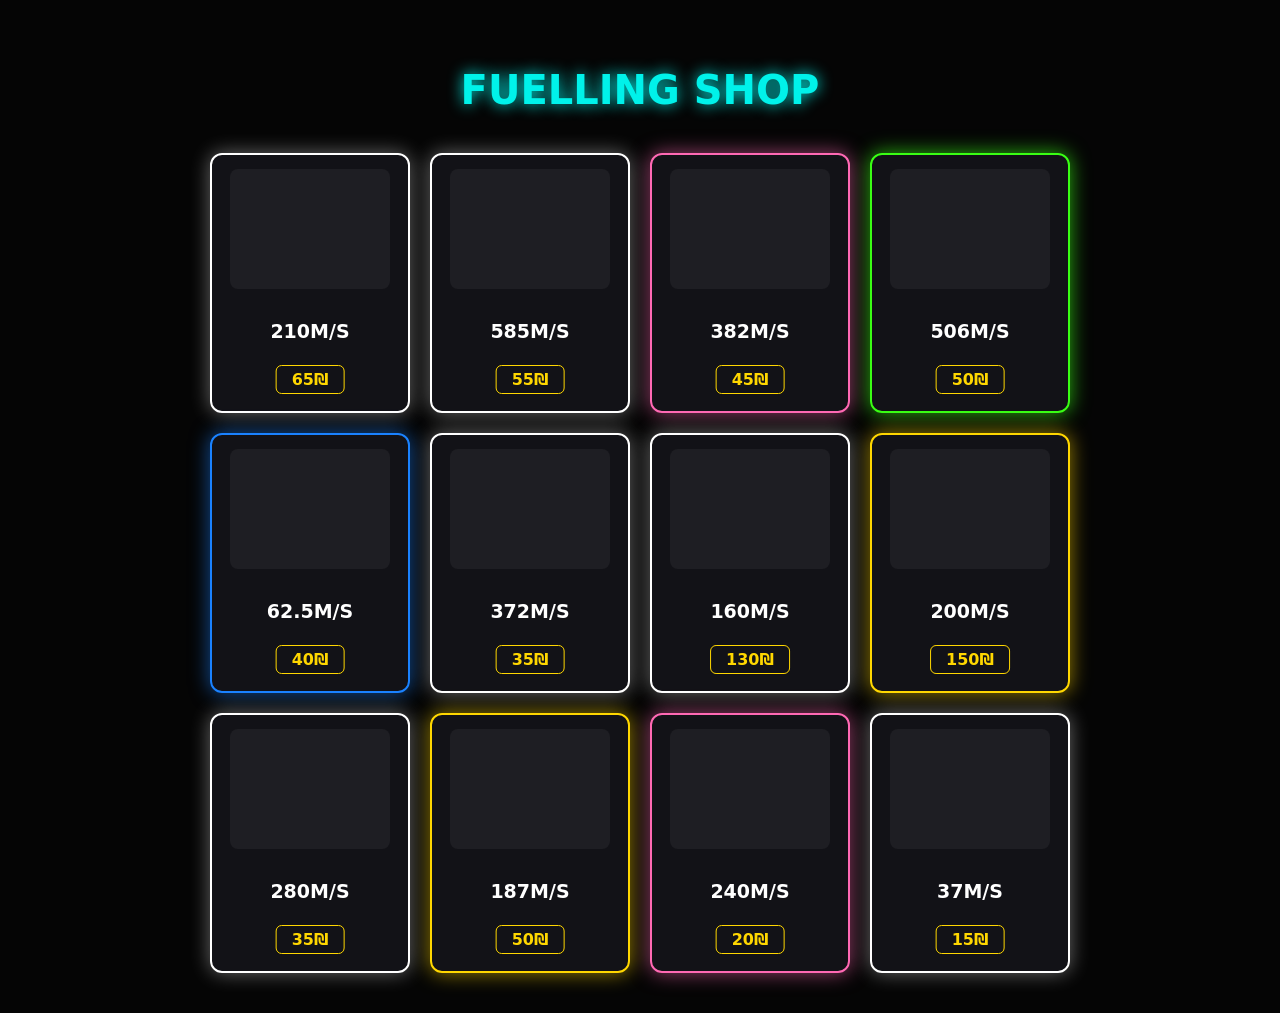
==== index.html @ 729acdf7 "Update index.html" ====
<!DOCTYPE html>
<html lang="he" dir="rtl">
<head>
<meta charset="UTF-8">
<meta name="viewport" content="width=device-width, initial-scale=1.0">
<title>FUELLING SHOP</title>

<style>
:root{
  --card-bg: rgba(20,20,25,.95);
  --accent:#00f2ea;
  --price-color:#ffd700;

  --trait-size:18px;

  /* LOCKED POSITIONS */
  --ms-top:165px;
  --price-top:210px;
}

body{
  margin:0;
  background:#050505;
  color:#fff;
  font-family:'Segoe UI',system-ui,sans-serif;
}

.shop-container{
  padding:40px 20px;
}

h1{
  text-align:center;
  color:var(--accent);
  font-size:40px;
  margin-bottom:40px;
  text-shadow:0 0 15px var(--accent);
  }

/* ✅ FIXED: ALWAYS 4 PER ROW + CENTER LAST ROW */
.grid{
  display:flex;
  flex-wrap:wrap;
  gap:20px;
  justify-content:center;

  /* 4 cards (200px) + 3 gaps (20px) = 860px */
  max-width:860px;
  margin:0 auto;
}

/* CARD */
.card{
  width:200px;
  min-height:260px;
  background:var(--card-bg);
  border-radius:12px;
  border:2px solid white;
  box-shadow:0 0 20px rgba(255,255,255,.4);
  position:relative;
  padding-top:14px;
  overflow:visible;

  /* ✅ CHANGE #1: keeps card truly 200px wide including border */
  box-sizing:border-box;
}

/* ===== HOVER DELETE BUTTON ===== */
.delete-btn{
  position:absolute;
  top:-10px;
  left:-10px;
  width:28px;
  height:28px;
  border-radius:50%;
  border:2px solid #fff;
  background:#ff4d4d;
  color:#fff;
  font-weight:900;
  cursor:pointer;
  display:none;
  z-index:10;
  line-height:24px;
  text-align:center;
}

.card:hover .delete-btn{
  display:block;
}

/* ===== FLY-AWAY ANIMATION ===== */
.card.removing{
  animation: flyAway .35s ease forwards;
  pointer-events:none;
}

@keyframes flyAway{
  to{
    transform: translateY(-20px) scale(0.85);
    opacity:0;
  }
}

/* IMAGE */
.img-box{
  height:120px;
  margin:0 18px;
  background:rgba(255,255,255,.05);
  border-radius:8px;
  display:flex;
  align-items:center;
  justify-content:center;
  overflow:hidden;
}

.img-box img{
  max-width:95%;
  max-height:95%;
  object-fit:contain;
}

/* TRAITS */
.traits{
  position:absolute;
  top:145px;
  display:grid;
  grid-template-columns:repeat(2,var(--trait-size));
  gap:4px;
}

.traits.left{ left:14px; }
.traits.right{ right:14px; }

.trait-icon{
  width:var(--trait-size);
  height:var(--trait-size);
  border-radius:4px;
  border:1px solid rgba(255,255,255,.25);
  background:rgba(255,255,255,.06);
  object-fit:cover;
}

.trait-icon.is-broken{ display:none; }

/* LOCKED TEXT */
.name{
  position:absolute;
  top:var(--ms-top);
  left:50%;
  transform:translateX(-50%);
  font-weight:800;
  font-size:19px;
  white-space:nowrap;
}

/* LOCKED PRICE */
.price{
  position:absolute;
  top:var(--price-top);
  left:50%;
  transform:translateX(-50%);
  color:var(--price-color);
  font-weight:bold;
  border:1.5px solid var(--price-color);
  padding:4px 15px;
  border-radius:6px;
}

/* COLORS */
.card.GOLD{ border-color:#ffd700; box-shadow:0 0 20px rgba(255,215,0,.6); }
.card.CANDY{ border-color:#ff69b4; box-shadow:0 0 20px rgba(255,105,180,.6); }
.card.RADIOACTIVE{ border-color:#39ff14; box-shadow:0 0 20px rgba(57,255,20,.7); }
.card.GALAXY{ border-color:#ff00ff; box-shadow:0 0 20px rgba(255,0,255,.6); }
.card.DIAMOND{ border-color:#1A82FF; box-shadow:0 0 20px rgba(26,130,255,.6); }
.card.BLOODROT{ border-color:#ff0000; box-shadow:0 0 20px rgba(255,0,0,.7); }
.card.RAINBOW{
  border:2px solid transparent;
  background:
    linear-gradient(var(--card-bg),var(--card-bg)) padding-box,
    linear-gradient(45deg,red,orange,yellow,green,blue,purple) border-box;
}
</style>
</head>

<body>
<div class="shop-container">
  <h1>FUELLING SHOP</h1>
  <div class="grid" id="mainGrid"></div>
</div>

<script>
/* TRAITS */
const TRAIT_ICONS = {
  Taco: "https://static.wikia.nocookie.net/stealabr/images/4/4d/Taco.png",
  UFO: "https://static.wikia.nocookie.net/stealabr/images/3/38/Alienevent.webp",
  Spider: "https://static.wikia.nocookie.net/stealabr/images/a/ad/Spider.webp",
  Star: "https://static.wikia.nocookie.net/stealabr/images/1/15/Cometstruck.webp",
  LaVaca: "https://static.wikia.nocookie.net/stealabr/images/c/cb/Comet2.png",
  Fire: "https://static.wikia.nocookie.net/stealabr/images/3/30/Fire.png",
  Bombardilo: "https://static.wikia.nocookie.net/stealabr/images/4/4c/Bombardiro.png",
  Matteo: "https://static.wikia.nocookie.net/stealabr/images/d/d3/MatteoHat.png",
  LaChucaracha: "https://static.wikia.nocookie.net/stealabr/images/f/f5/Mexico_Hat.png",
  Rip: "https://static.wikia.nocookie.net/stealabr/images/7/75/GraveYard-RIP-Tombstone.png",
  Indonesia: "https://static.wikia.nocookie.net/stealabr/images/6/61/Indonesian.png",
  Glitch: "https://static.wikia.nocookie.net/stealabr/images/0/01/Glitch.png",
  Crab: "https://static.wikia.nocookie.net/stealabr/images/f/f6/CrabClaw.png",
  NyanCat: "https://static.wikia.nocookie.net/stealabr/images/9/92/Nyan.png",
  Brazil: "https://static.wikia.nocookie.net/stealabr/images/8/8c/Brazil.png",
  Reindeer: "https://static.wikia.nocookie.net/stealabr/images/2/24/Reindeer.png",
  Paint: "https://static.wikia.nocookie.net/stealabr/images/2/28/Chicleteirabicicleteira.png",
  "26": "https://static.wikia.nocookie.net/stealabr/images/a/a7/2026Trait.png",
  Firework: "https://static.wikia.nocookie.net/stealabr/images/6/62/Fireworks.png",
  Skibidi: "https://static.wikia.nocookie.net/stealabr/images/7/7b/SkibidiIcon.png",
  Meowl: "https://static.wikia.nocookie.net/stealabr/images/f/f9/ICON_Meowl.png",
  Strawberry: "https://static.wikia.nocookie.net/stealabr/images/6/6d/Strawberry.png",
  Gum: "https://static.wikia.nocookie.net/stealabr/images/0/02/Bubblegum.png",
  Shark: "https://static.wikia.nocookie.net/stealabr/images/4/4d/Shark_Fin.webp"
};

/* ITEMS (PUT YOUR FULL LIST HERE) */
const myItems = [
  { n:"506M/S", p:"50₪", img:"https://static.wikia.nocookie.net/stealabr/images/0/0d/Tictac_sahur.png", c:"RADIOACTIVE", t:["NyanCat"] },
  { n:"382M/S", p:"45₪", img:"https://static.wikia.nocookie.net/stealabr/images/1/14/Ketchuru.png", c:"CANDY", t:["Fire"] },
  { n:"585M/S", p:"55₪", img:"https://static.wikia.nocookie.net/stealabr/images/b/b3/Noel.png", t:["Taco","Gum","Fire","Bombardilo","LaChucaracha","Shark","Matteo","Star","Strawberry","Reindeer"] },
  { n:"210M/S", p:"65₪", img:"https://static.wikia.nocookie.net/stealabr/images/c/c6/Nuclearo_Dinosauro.png", t:["Reindeer","Fire","Bombardilo"] },
  { n:"200M/S", p:"150₪", img:"https://static.wikia.nocookie.net/stealabr/images/e/ef/Moby.png", c:"GOLD" },
  { n:"160M/S", p:"130₪", img:"https://static.wikia.nocookie.net/stealabr/images/e/ef/Moby.png", },
  { n:"372M/S", p:"35₪", img:"https://static.wikia.nocookie.net/stealabr/images/b/b5/Bacuru_and_Egguru.png", t:["Gum","Bombardilo","Fire","Matteo"] },
  { n:"62.5M/S", p:"40₪", img:"https://static.wikia.nocookie.net/stealabr/images/1/14/Ketchuru.png", c:"DIAMOND" },
  { n:"37M/S", p:"15₪", img:"https://static.wikia.nocookie.net/stealabr/images/0/0d/Tictac_sahur.png" },
  { n:"240M/S", p:"20₪", img:"https://static.wikia.nocookie.net/stealabr/images/b/b8/Spaghettitualetti.png", c:"CANDY" },
  { n:"187M/S", p:"50₪", img:"https://static.wikia.nocookie.net/stealabr/images/6/65/Burguro-And-Fryuro.png", c:"GOLD" },
  { n:"280M/S", p:"35₪", img:"https://static.wikia.nocookie.net/stealabr/images/a/ac/KetupatKepat.png", t:["Taco","Fire"] }
];

/* HELPERS */
function cache(u){
  if(!u) return "";
  const joiner = u.includes("?") ? "&" : "?";
  return u + joiner + "cb=" + Date.now();
}

function splitEven(arr){
  const a = (arr || []).slice(0, 22);
  const mid = Math.ceil(a.length / 2);
  return { l: a.slice(0, mid), r: a.slice(mid) };
}

function traitsHTML(list){
  return (list || []).map(t => {
    const u = TRAIT_ICONS[t];
    if(!u) return "";
    return `<img class="trait-icon" src="${cache(u)}"
      referrerpolicy="no-referrer"
      onerror="this.classList.add('is-broken')">`;
  }).join("");
}

/* REMOVE CARD */
function removeCard(index){
  const card = document.getElementById(`card-${index}`);
  if(!card) return;
  card.classList.add("removing");
  setTimeout(() => card.remove(), 350);
}

/* RENDER */
/* ✅ CHANGE #2: max 12 cards = 3 rows of 4 */
const grid = document.getElementById("mainGrid");
grid.innerHTML = myItems.slice(0, 12).map((i, idx) => {
  const s = splitEven(i.t || []);
  const cardClass = i.c ? i.c : "";

  return `
    <div class="card ${cardClass}" id="card-${idx}">
      <button class="delete-btn" type="button" onclick="removeCard(${idx})">✕</button>

      <div class="img-box">
        <img src="${cache(i.img)}"
             referrerpolicy="no-referrer"
             onerror="this.style.display='none'">
      </div>

      <div class="traits left">${traitsHTML(s.l)}</div>
      <div class="traits right">${traitsHTML(s.r)}</div>

      <div class="name">${i.n}</div>
      <div class="price">${i.p}</div>
    </div>
  `;
}).join("");
</script>
</body>
</html>
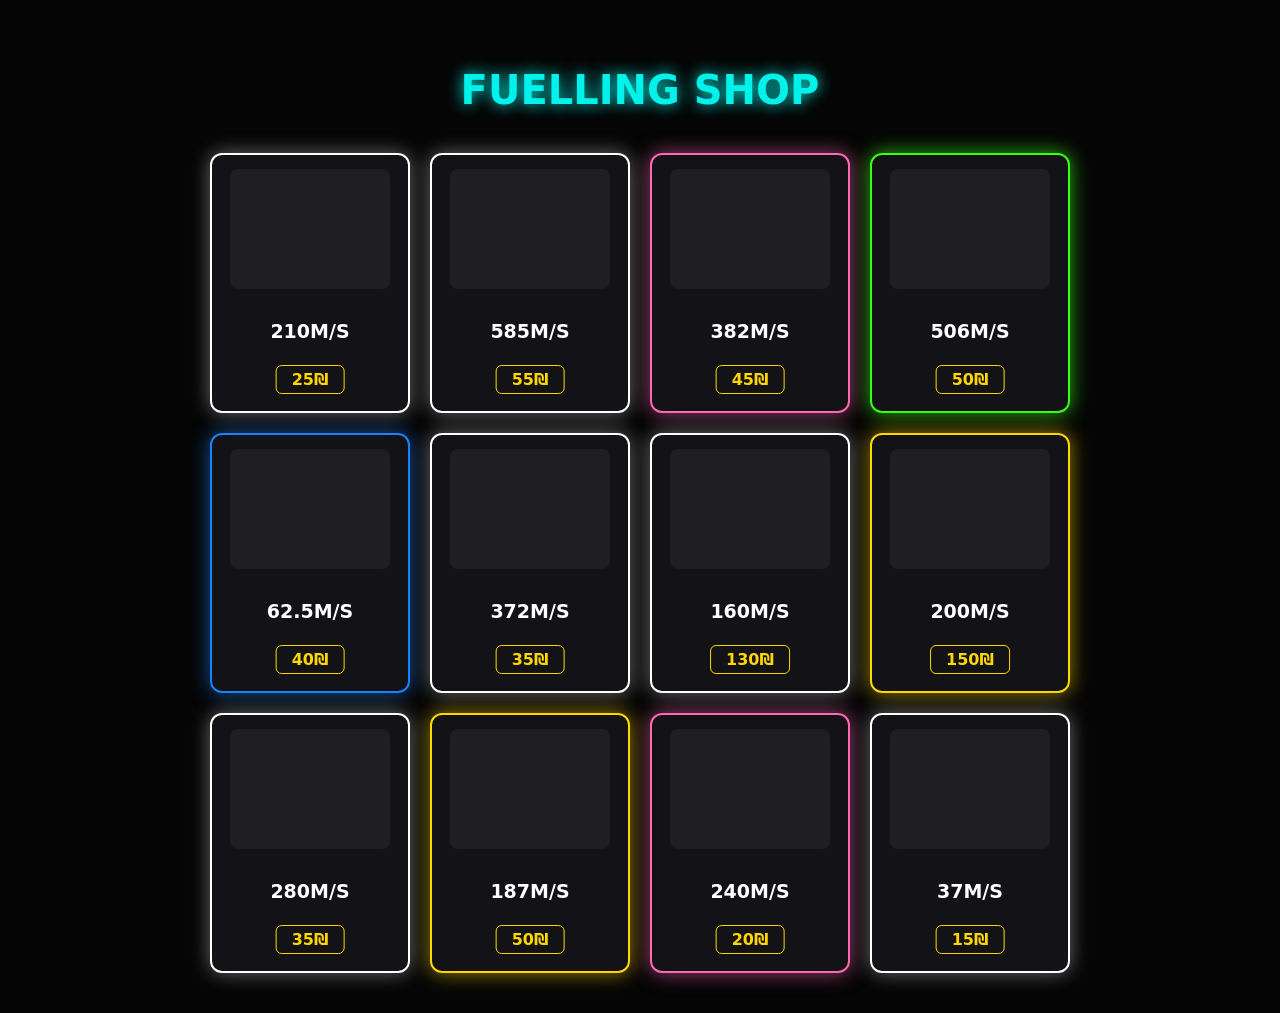
==== commit 05a66d00: "Update index.html" ====
--- a/index.html
+++ b/index.html
@@ -222,7 +222,7 @@
   { n:"506M/S", p:"50₪", img:"https://static.wikia.nocookie.net/stealabr/images/0/0d/Tictac_sahur.png", c:"RADIOACTIVE", t:["NyanCat"] },
   { n:"382M/S", p:"45₪", img:"https://static.wikia.nocookie.net/stealabr/images/1/14/Ketchuru.png", c:"CANDY", t:["Fire"] },
   { n:"585M/S", p:"55₪", img:"https://static.wikia.nocookie.net/stealabr/images/b/b3/Noel.png", t:["Taco","Gum","Fire","Bombardilo","LaChucaracha","Shark","Matteo","Star","Strawberry","Reindeer"] },
-  { n:"210M/S", p:"65₪", img:"https://static.wikia.nocookie.net/stealabr/images/c/c6/Nuclearo_Dinosauro.png", t:["Reindeer","Fire","Bombardilo"] },
+  { n:"210M/S", p:"25₪", img:"https://static.wikia.nocookie.net/stealabr/images/c/c6/Nuclearo_Dinosauro.png", t:["Reindeer","Fire","Bombardilo"] },
   { n:"200M/S", p:"150₪", img:"https://static.wikia.nocookie.net/stealabr/images/e/ef/Moby.png", c:"GOLD" },
   { n:"160M/S", p:"130₪", img:"https://static.wikia.nocookie.net/stealabr/images/e/ef/Moby.png", },
   { n:"372M/S", p:"35₪", img:"https://static.wikia.nocookie.net/stealabr/images/b/b5/Bacuru_and_Egguru.png", t:["Gum","Bombardilo","Fire","Matteo"] },
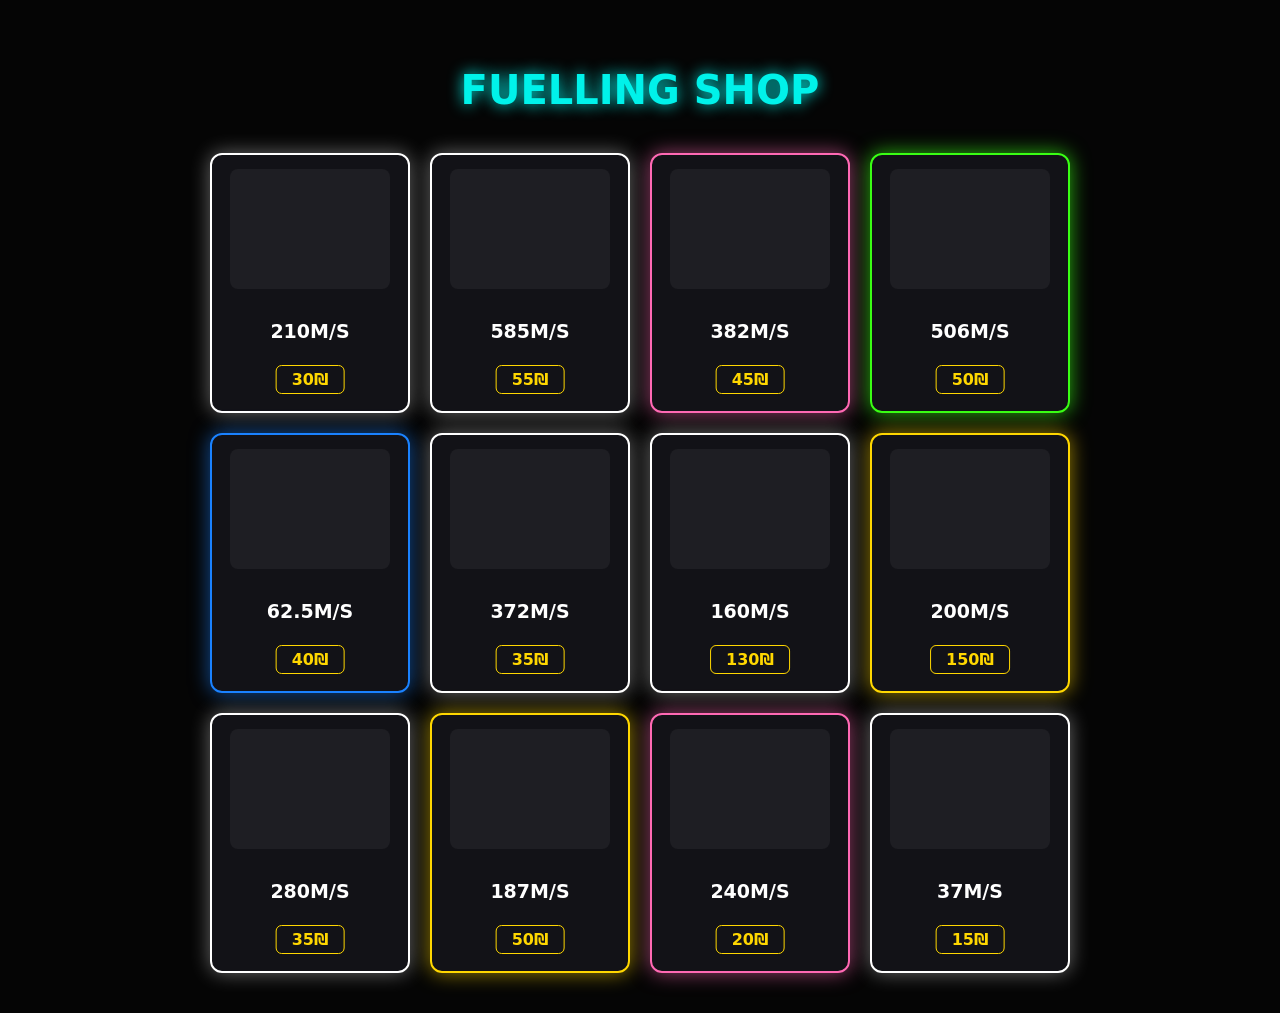
==== commit 3ddcee68: "Update index.html" ====
--- a/index.html
+++ b/index.html
@@ -222,7 +222,7 @@
   { n:"506M/S", p:"50₪", img:"https://static.wikia.nocookie.net/stealabr/images/0/0d/Tictac_sahur.png", c:"RADIOACTIVE", t:["NyanCat"] },
   { n:"382M/S", p:"45₪", img:"https://static.wikia.nocookie.net/stealabr/images/1/14/Ketchuru.png", c:"CANDY", t:["Fire"] },
   { n:"585M/S", p:"55₪", img:"https://static.wikia.nocookie.net/stealabr/images/b/b3/Noel.png", t:["Taco","Gum","Fire","Bombardilo","LaChucaracha","Shark","Matteo","Star","Strawberry","Reindeer"] },
-  { n:"210M/S", p:"25₪", img:"https://static.wikia.nocookie.net/stealabr/images/c/c6/Nuclearo_Dinosauro.png", t:["Reindeer","Fire","Bombardilo"] },
+  { n:"210M/S", p:"30₪", img:"https://static.wikia.nocookie.net/stealabr/images/c/c6/Nuclearo_Dinosauro.png", t:["Reindeer","Fire","Bombardilo"] },
   { n:"200M/S", p:"150₪", img:"https://static.wikia.nocookie.net/stealabr/images/e/ef/Moby.png", c:"GOLD" },
   { n:"160M/S", p:"130₪", img:"https://static.wikia.nocookie.net/stealabr/images/e/ef/Moby.png", },
   { n:"372M/S", p:"35₪", img:"https://static.wikia.nocookie.net/stealabr/images/b/b5/Bacuru_and_Egguru.png", t:["Gum","Bombardilo","Fire","Matteo"] },
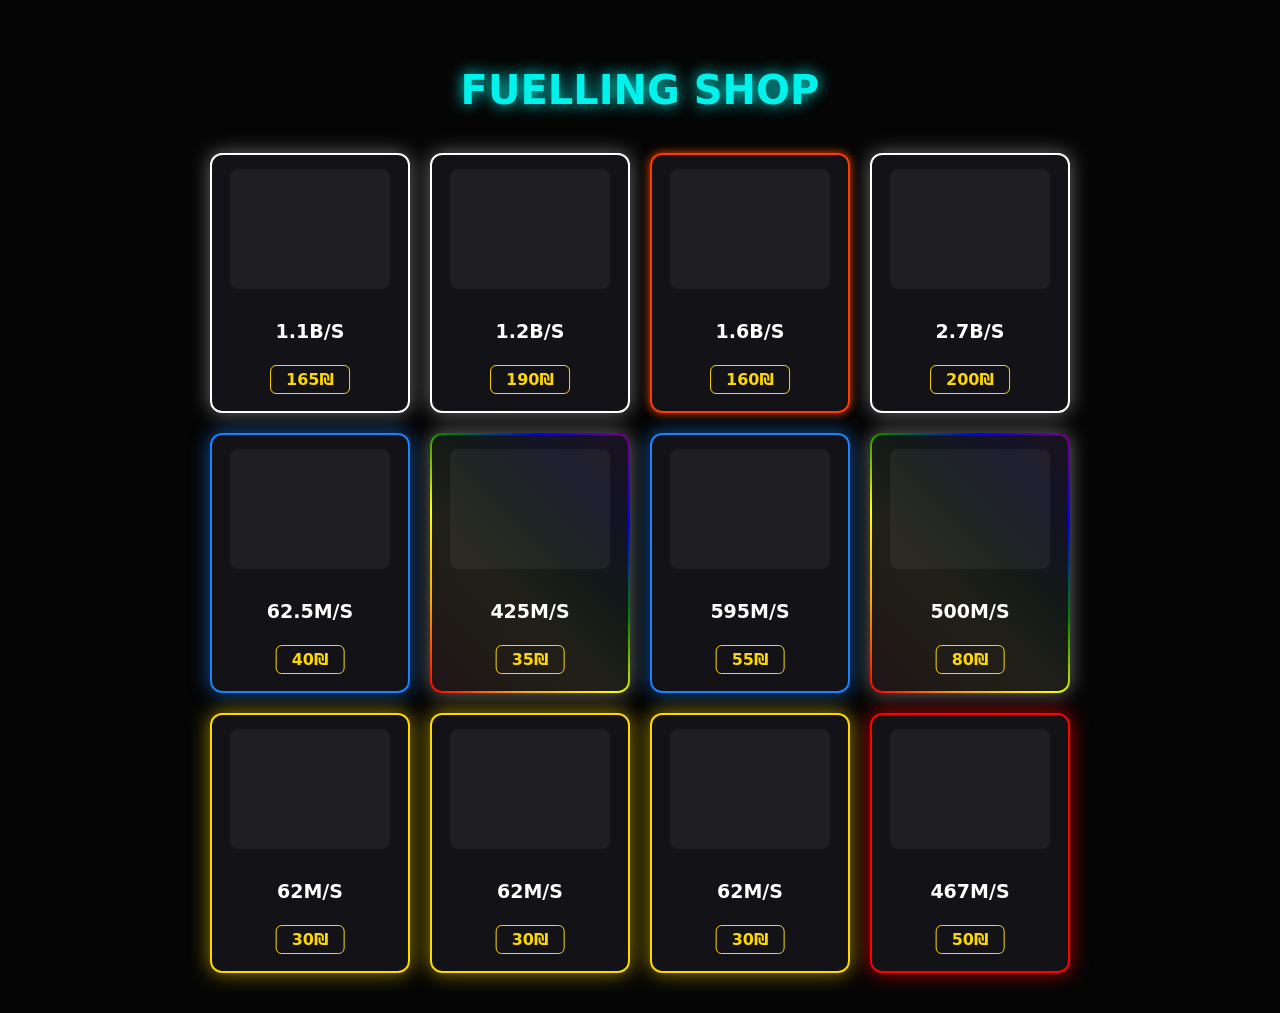
==== commit 42a3409e: "Update index.html" ====
--- a/index.html
+++ b/index.html
@@ -167,6 +167,7 @@
 }
 
 /* COLORS */
+.card.LAVA{ border-color:#ff3b00; box-shadow:0 0 10px rgba(255,80,0,.9); }
 .card.GOLD{ border-color:#ffd700; box-shadow:0 0 20px rgba(255,215,0,.6); }
 .card.CANDY{ border-color:#ff69b4; box-shadow:0 0 20px rgba(255,105,180,.6); }
 .card.RADIOACTIVE{ border-color:#39ff14; box-shadow:0 0 20px rgba(57,255,20,.7); }
@@ -219,18 +220,18 @@
 
 /* ITEMS (PUT YOUR FULL LIST HERE) */
 const myItems = [
-  { n:"506M/S", p:"50₪", img:"https://static.wikia.nocookie.net/stealabr/images/0/0d/Tictac_sahur.png", c:"RADIOACTIVE", t:["NyanCat"] },
-  { n:"382M/S", p:"45₪", img:"https://static.wikia.nocookie.net/stealabr/images/1/14/Ketchuru.png", c:"CANDY", t:["Fire"] },
-  { n:"585M/S", p:"55₪", img:"https://static.wikia.nocookie.net/stealabr/images/b/b3/Noel.png", t:["Taco","Gum","Fire","Bombardilo","LaChucaracha","Shark","Matteo","Star","Strawberry","Reindeer"] },
-  { n:"210M/S", p:"30₪", img:"https://static.wikia.nocookie.net/stealabr/images/c/c6/Nuclearo_Dinosauro.png", t:["Reindeer","Fire","Bombardilo"] },
-  { n:"200M/S", p:"150₪", img:"https://static.wikia.nocookie.net/stealabr/images/e/ef/Moby.png", c:"GOLD" },
-  { n:"160M/S", p:"130₪", img:"https://static.wikia.nocookie.net/stealabr/images/e/ef/Moby.png", },
-  { n:"372M/S", p:"35₪", img:"https://static.wikia.nocookie.net/stealabr/images/b/b5/Bacuru_and_Egguru.png", t:["Gum","Bombardilo","Fire","Matteo"] },
+  { n:"2.7B/S", p:"200₪", img:"https://static.wikia.nocookie.net/stealabr/images/6/65/Burguro-And-Fryuro.png", t:["Fire","Paint","Indonesia","Bombardilo"] },
+  { n:"1.6B/S", p:"160₪", img:"https://static.wikia.nocookie.net/stealabr/images/6/65/Burguro-And-Fryuro.png", c:"LAVA", t:["NyanCat"] },
+  { n:"1.2B/S", p:"190₪", img:"https://static.wikia.nocookie.net/stealabr/images/b/b3/Noel.png", t:["Taco","Gum","Fire","Bombardilo","LaChucaracha","Shark","Matteo","Star","Strawberry","Reindeer"] },
+  { n:"1.1B/S", p:"165₪", img:"https://static.wikia.nocookie.net/stealabr/images/e/ee/Garamadundung.png", t:["Fire","LaChucaracha","26","Matteo","Spider"] },
+  { n:"500M/S", p:"80₪", img:"https://static.wikia.nocookie.net/stealabr/images/e/ee/Garamadundung.png", c:"RAINBOW" },
+  { n:"595M/S", p:"55₪", img:"https://static.wikia.nocookie.net/stealabr/images/1/14/Ketchuru.png", c:"DIAMOND", t:["Spider","Fire","LaChucaracha"] },
+  { n:"425M/S", p:"35₪", img:"https://static.wikia.nocookie.net/stealabr/images/1/14/Ketchuru.png", c:"RAINBOW" },
   { n:"62.5M/S", p:"40₪", img:"https://static.wikia.nocookie.net/stealabr/images/1/14/Ketchuru.png", c:"DIAMOND" },
-  { n:"37M/S", p:"15₪", img:"https://static.wikia.nocookie.net/stealabr/images/0/0d/Tictac_sahur.png" },
-  { n:"240M/S", p:"20₪", img:"https://static.wikia.nocookie.net/stealabr/images/b/b8/Spaghettitualetti.png", c:"CANDY" },
-  { n:"187M/S", p:"50₪", img:"https://static.wikia.nocookie.net/stealabr/images/6/65/Burguro-And-Fryuro.png", c:"GOLD" },
-  { n:"280M/S", p:"35₪", img:"https://static.wikia.nocookie.net/stealabr/images/a/ac/KetupatKepat.png", t:["Taco","Fire"] }
+  { n:"467M/S", p:"50₪", img:"https://static.wikia.nocookie.net/stealabr/images/1/14/Ketchuru.png", c:"BLOODROT", t:["Taco"] },
+  { n:"62M/S", p:"30₪", img:"https://static.wikia.nocookie.net/stealabr/images/e/ee/Garamadundung.png", c:"GOLD" },
+  { n:"62M/S", p:"30₪", img:"https://static.wikia.nocookie.net/stealabr/images/e/ee/Garamadundung.png", c:"GOLD" },
+  { n:"62M/S", p:"30₪", img:"https://static.wikia.nocookie.net/stealabr/images/e/ee/Garamadundung.png", c:"GOLD" }
 ];
 
 /* HELPERS */
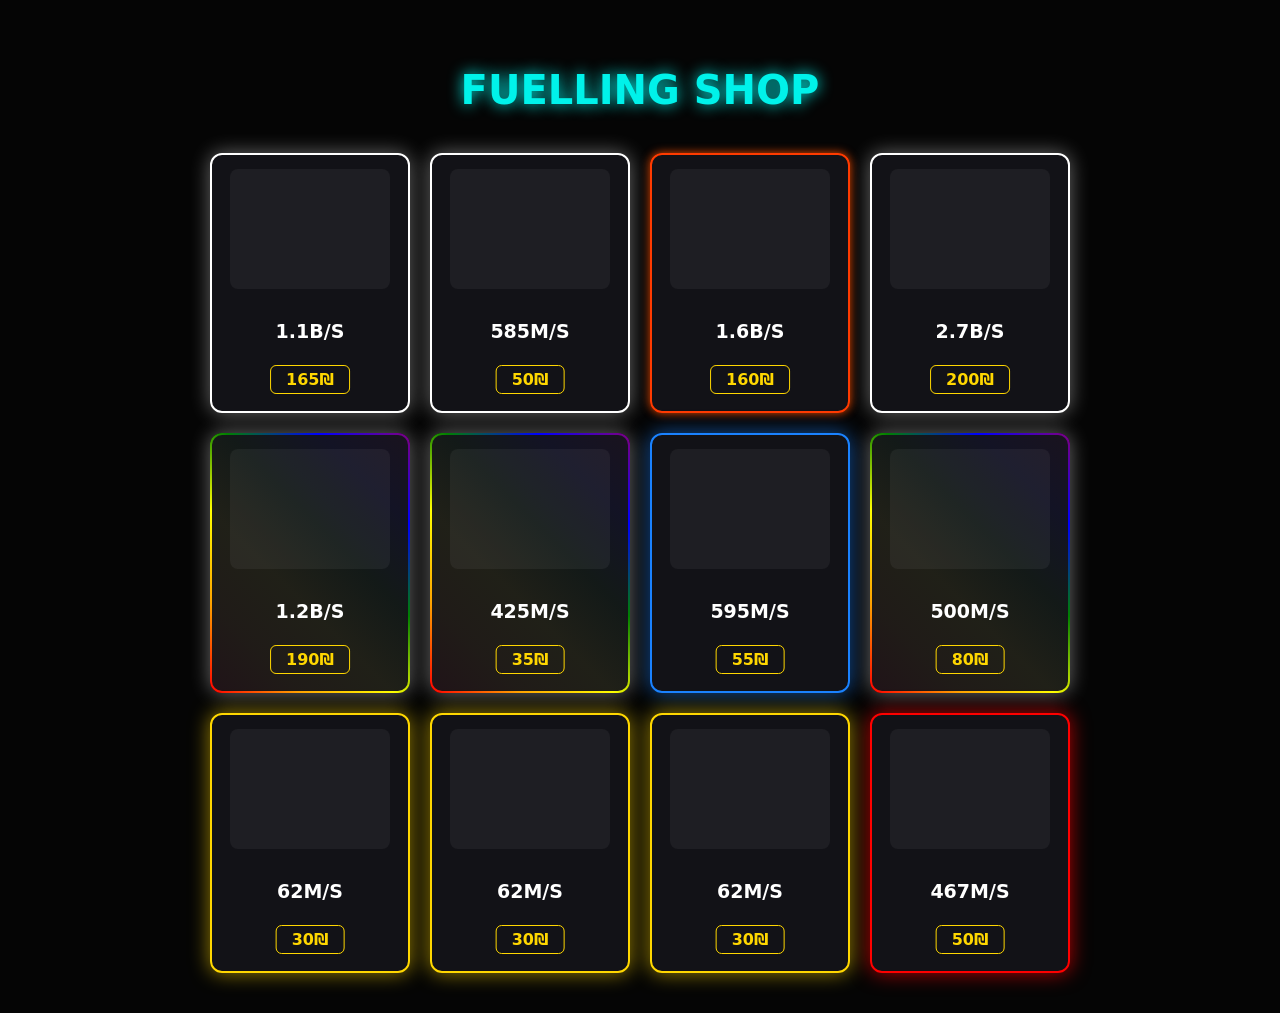
==== commit 5a628e8a: "Update index.html" ====
--- a/index.html
+++ b/index.html
@@ -222,12 +222,12 @@
 const myItems = [
   { n:"2.7B/S", p:"200₪", img:"https://static.wikia.nocookie.net/stealabr/images/6/65/Burguro-And-Fryuro.png", t:["Fire","Paint","Indonesia","Bombardilo"] },
   { n:"1.6B/S", p:"160₪", img:"https://static.wikia.nocookie.net/stealabr/images/6/65/Burguro-And-Fryuro.png", c:"LAVA", t:["NyanCat"] },
-  { n:"1.2B/S", p:"190₪", img:"https://static.wikia.nocookie.net/stealabr/images/b/b3/Noel.png", t:["Taco","Gum","Fire","Bombardilo","LaChucaracha","Shark","Matteo","Star","Strawberry","Reindeer"] },
+  { n:"585M/S", p:"50₪", img:"https://static.wikia.nocookie.net/stealabr/images/b/b3/Noel.png", t:["Taco","Gum","Fire","Bombardilo","LaChucaracha","Shark","Matteo","Star","Strawberry","Reindeer"] },
   { n:"1.1B/S", p:"165₪", img:"https://static.wikia.nocookie.net/stealabr/images/e/ee/Garamadundung.png", t:["Fire","LaChucaracha","26","Matteo","Spider"] },
   { n:"500M/S", p:"80₪", img:"https://static.wikia.nocookie.net/stealabr/images/e/ee/Garamadundung.png", c:"RAINBOW" },
   { n:"595M/S", p:"55₪", img:"https://static.wikia.nocookie.net/stealabr/images/1/14/Ketchuru.png", c:"DIAMOND", t:["Spider","Fire","LaChucaracha"] },
   { n:"425M/S", p:"35₪", img:"https://static.wikia.nocookie.net/stealabr/images/1/14/Ketchuru.png", c:"RAINBOW" },
-  { n:"62.5M/S", p:"40₪", img:"https://static.wikia.nocookie.net/stealabr/images/1/14/Ketchuru.png", c:"DIAMOND" },
+  { n:"1.2B/S", p:"190₪", img:"https://static.wikia.nocookie.net/stealabr/images/e/ee/Garamadundung.png", c:"RAINBOW", t:["Taco","UFO","NyanCat","Fire"] },
   { n:"467M/S", p:"50₪", img:"https://static.wikia.nocookie.net/stealabr/images/1/14/Ketchuru.png", c:"BLOODROT", t:["Taco"] },
   { n:"62M/S", p:"30₪", img:"https://static.wikia.nocookie.net/stealabr/images/e/ee/Garamadundung.png", c:"GOLD" },
   { n:"62M/S", p:"30₪", img:"https://static.wikia.nocookie.net/stealabr/images/e/ee/Garamadundung.png", c:"GOLD" },
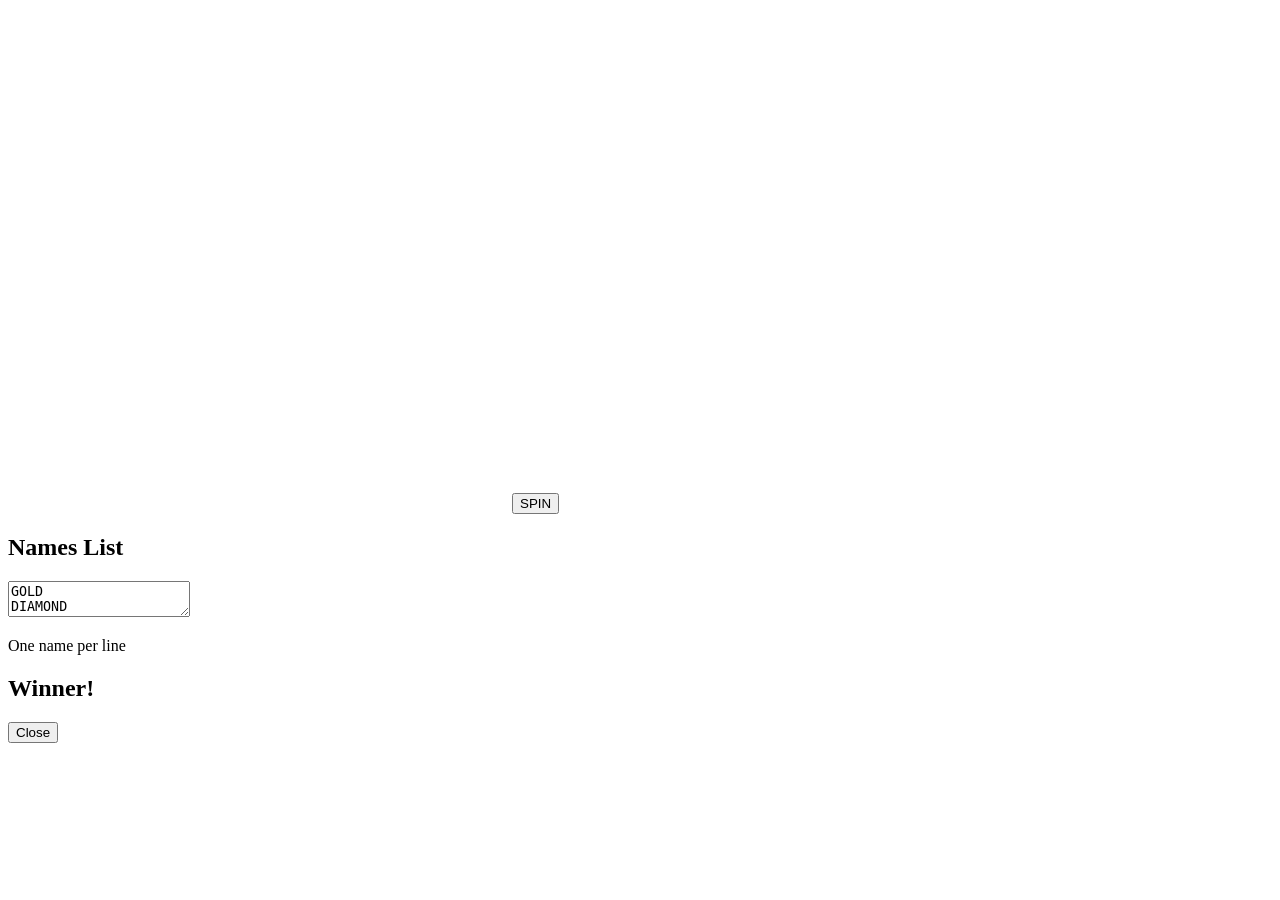
==== commit 2042e44b: "Update index.html" ====
--- a/index.html
+++ b/index.html
@@ -1,295 +1,39 @@
 <!DOCTYPE html>
-<html lang="he" dir="rtl">
+<html lang="en">
 <head>
-<meta charset="UTF-8">
-<meta name="viewport" content="width=device-width, initial-scale=1.0">
-<title>FUELLING SHOP</title>
+    <meta charset="UTF-8">
+    <meta name="viewport" content="width=device-width, initial-scale=1.0">
+    <title>Wheel of Names Clone</title>
+    <link rel="stylesheet" href="style.css">
+</head>
+<body>
+    <div class="main-wrapper">
+        <div class="wheel-area">
+            <div class="arrow"></div>
+            <canvas id="wheelCanvas" width="500" height="500"></canvas>
+            <button id="spinBtn">SPIN</button>
+        </div>
+        
+        <div class="sidebar">
+            <h2>Names List</h2>
+            <textarea id="nameInput" spellcheck="false">GOLD
+DIAMOND
+RAINBOW
+Player 1
+Player 2
+Player 3</textarea>
+            <p class="hint">One name per line</p>
+        </div>
+    </div>
 
-<style>
-:root{
-  --card-bg: rgba(20,20,25,.95);
-  --accent:#00f2ea;
-  --price-color:#ffd700;
+    <div id="winModal" class="modal">
+        <div class="modal-box">
+            <h2>Winner!</h2>
+            <div id="winnerDisplay"></div>
+            <button onclick="document.getElementById('winModal').style.display='none'">Close</button>
+        </div>
+    </div>
 
-  --trait-size:18px;
-
-  /* LOCKED POSITIONS */
-  --ms-top:165px;
-  --price-top:210px;
-}
-
-body{
-  margin:0;
-  background:#050505;
-  color:#fff;
-  font-family:'Segoe UI',system-ui,sans-serif;
-}
-
-.shop-container{
-  padding:40px 20px;
-}
-
-h1{
-  text-align:center;
-  color:var(--accent);
-  font-size:40px;
-  margin-bottom:40px;
-  text-shadow:0 0 15px var(--accent);
-  }
-
-/* ✅ FIXED: ALWAYS 4 PER ROW + CENTER LAST ROW */
-.grid{
-  display:flex;
-  flex-wrap:wrap;
-  gap:20px;
-  justify-content:center;
-
-  /* 4 cards (200px) + 3 gaps (20px) = 860px */
-  max-width:860px;
-  margin:0 auto;
-}
-
-/* CARD */
-.card{
-  width:200px;
-  min-height:260px;
-  background:var(--card-bg);
-  border-radius:12px;
-  border:2px solid white;
-  box-shadow:0 0 20px rgba(255,255,255,.4);
-  position:relative;
-  padding-top:14px;
-  overflow:visible;
-
-  /* ✅ CHANGE #1: keeps card truly 200px wide including border */
-  box-sizing:border-box;
-}
-
-/* ===== HOVER DELETE BUTTON ===== */
-.delete-btn{
-  position:absolute;
-  top:-10px;
-  left:-10px;
-  width:28px;
-  height:28px;
-  border-radius:50%;
-  border:2px solid #fff;
-  background:#ff4d4d;
-  color:#fff;
-  font-weight:900;
-  cursor:pointer;
-  display:none;
-  z-index:10;
-  line-height:24px;
-  text-align:center;
-}
-
-.card:hover .delete-btn{
-  display:block;
-}
-
-/* ===== FLY-AWAY ANIMATION ===== */
-.card.removing{
-  animation: flyAway .35s ease forwards;
-  pointer-events:none;
-}
-
-@keyframes flyAway{
-  to{
-    transform: translateY(-20px) scale(0.85);
-    opacity:0;
-  }
-}
-
-/* IMAGE */
-.img-box{
-  height:120px;
-  margin:0 18px;
-  background:rgba(255,255,255,.05);
-  border-radius:8px;
-  display:flex;
-  align-items:center;
-  justify-content:center;
-  overflow:hidden;
-}
-
-.img-box img{
-  max-width:95%;
-  max-height:95%;
-  object-fit:contain;
-}
-
-/* TRAITS */
-.traits{
-  position:absolute;
-  top:145px;
-  display:grid;
-  grid-template-columns:repeat(2,var(--trait-size));
-  gap:4px;
-}
-
-.traits.left{ left:14px; }
-.traits.right{ right:14px; }
-
-.trait-icon{
-  width:var(--trait-size);
-  height:var(--trait-size);
-  border-radius:4px;
-  border:1px solid rgba(255,255,255,.25);
-  background:rgba(255,255,255,.06);
-  object-fit:cover;
-}
-
-.trait-icon.is-broken{ display:none; }
-
-/* LOCKED TEXT */
-.name{
-  position:absolute;
-  top:var(--ms-top);
-  left:50%;
-  transform:translateX(-50%);
-  font-weight:800;
-  font-size:19px;
-  white-space:nowrap;
-}
-
-/* LOCKED PRICE */
-.price{
-  position:absolute;
-  top:var(--price-top);
-  left:50%;
-  transform:translateX(-50%);
-  color:var(--price-color);
-  font-weight:bold;
-  border:1.5px solid var(--price-color);
-  padding:4px 15px;
-  border-radius:6px;
-}
-
-/* COLORS */
-.card.LAVA{ border-color:#ff3b00; box-shadow:0 0 10px rgba(255,80,0,.9); }
-.card.GOLD{ border-color:#ffd700; box-shadow:0 0 20px rgba(255,215,0,.6); }
-.card.CANDY{ border-color:#ff69b4; box-shadow:0 0 20px rgba(255,105,180,.6); }
-.card.RADIOACTIVE{ border-color:#39ff14; box-shadow:0 0 20px rgba(57,255,20,.7); }
-.card.GALAXY{ border-color:#ff00ff; box-shadow:0 0 20px rgba(255,0,255,.6); }
-.card.DIAMOND{ border-color:#1A82FF; box-shadow:0 0 20px rgba(26,130,255,.6); }
-.card.BLOODROT{ border-color:#ff0000; box-shadow:0 0 20px rgba(255,0,0,.7); }
-.card.RAINBOW{
-  border:2px solid transparent;
-  background:
-    linear-gradient(var(--card-bg),var(--card-bg)) padding-box,
-    linear-gradient(45deg,red,orange,yellow,green,blue,purple) border-box;
-}
-</style>
-</head>
-
-<body>
-<div class="shop-container">
-  <h1>FUELLING SHOP</h1>
-  <div class="grid" id="mainGrid"></div>
-</div>
-
-<script>
-/* TRAITS */
-const TRAIT_ICONS = {
-  Taco: "https://static.wikia.nocookie.net/stealabr/images/4/4d/Taco.png",
-  UFO: "https://static.wikia.nocookie.net/stealabr/images/3/38/Alienevent.webp",
-  Spider: "https://static.wikia.nocookie.net/stealabr/images/a/ad/Spider.webp",
-  Star: "https://static.wikia.nocookie.net/stealabr/images/1/15/Cometstruck.webp",
-  LaVaca: "https://static.wikia.nocookie.net/stealabr/images/c/cb/Comet2.png",
-  Fire: "https://static.wikia.nocookie.net/stealabr/images/3/30/Fire.png",
-  Bombardilo: "https://static.wikia.nocookie.net/stealabr/images/4/4c/Bombardiro.png",
-  Matteo: "https://static.wikia.nocookie.net/stealabr/images/d/d3/MatteoHat.png",
-  LaChucaracha: "https://static.wikia.nocookie.net/stealabr/images/f/f5/Mexico_Hat.png",
-  Rip: "https://static.wikia.nocookie.net/stealabr/images/7/75/GraveYard-RIP-Tombstone.png",
-  Indonesia: "https://static.wikia.nocookie.net/stealabr/images/6/61/Indonesian.png",
-  Glitch: "https://static.wikia.nocookie.net/stealabr/images/0/01/Glitch.png",
-  Crab: "https://static.wikia.nocookie.net/stealabr/images/f/f6/CrabClaw.png",
-  NyanCat: "https://static.wikia.nocookie.net/stealabr/images/9/92/Nyan.png",
-  Brazil: "https://static.wikia.nocookie.net/stealabr/images/8/8c/Brazil.png",
-  Reindeer: "https://static.wikia.nocookie.net/stealabr/images/2/24/Reindeer.png",
-  Paint: "https://static.wikia.nocookie.net/stealabr/images/2/28/Chicleteirabicicleteira.png",
-  "26": "https://static.wikia.nocookie.net/stealabr/images/a/a7/2026Trait.png",
-  Firework: "https://static.wikia.nocookie.net/stealabr/images/6/62/Fireworks.png",
-  Skibidi: "https://static.wikia.nocookie.net/stealabr/images/7/7b/SkibidiIcon.png",
-  Meowl: "https://static.wikia.nocookie.net/stealabr/images/f/f9/ICON_Meowl.png",
-  Strawberry: "https://static.wikia.nocookie.net/stealabr/images/6/6d/Strawberry.png",
-  Gum: "https://static.wikia.nocookie.net/stealabr/images/0/02/Bubblegum.png",
-  Shark: "https://static.wikia.nocookie.net/stealabr/images/4/4d/Shark_Fin.webp"
-};
-
-/* ITEMS (PUT YOUR FULL LIST HERE) */
-const myItems = [
-  { n:"2.7B/S", p:"200₪", img:"https://static.wikia.nocookie.net/stealabr/images/6/65/Burguro-And-Fryuro.png", t:["Fire","Paint","Indonesia","Bombardilo"] },
-  { n:"1.6B/S", p:"160₪", img:"https://static.wikia.nocookie.net/stealabr/images/6/65/Burguro-And-Fryuro.png", c:"LAVA", t:["NyanCat"] },
-  { n:"585M/S", p:"50₪", img:"https://static.wikia.nocookie.net/stealabr/images/b/b3/Noel.png", t:["Taco","Gum","Fire","Bombardilo","LaChucaracha","Shark","Matteo","Star","Strawberry","Reindeer"] },
-  { n:"1.1B/S", p:"165₪", img:"https://static.wikia.nocookie.net/stealabr/images/e/ee/Garamadundung.png", t:["Fire","LaChucaracha","26","Matteo","Spider"] },
-  { n:"500M/S", p:"80₪", img:"https://static.wikia.nocookie.net/stealabr/images/e/ee/Garamadundung.png", c:"RAINBOW" },
-  { n:"595M/S", p:"55₪", img:"https://static.wikia.nocookie.net/stealabr/images/1/14/Ketchuru.png", c:"DIAMOND", t:["Spider","Fire","LaChucaracha"] },
-  { n:"425M/S", p:"35₪", img:"https://static.wikia.nocookie.net/stealabr/images/1/14/Ketchuru.png", c:"RAINBOW" },
-  { n:"1.2B/S", p:"190₪", img:"https://static.wikia.nocookie.net/stealabr/images/e/ee/Garamadundung.png", c:"RAINBOW", t:["Taco","UFO","NyanCat","Fire"] },
-  { n:"467M/S", p:"50₪", img:"https://static.wikia.nocookie.net/stealabr/images/1/14/Ketchuru.png", c:"BLOODROT", t:["Taco"] },
-  { n:"62M/S", p:"30₪", img:"https://static.wikia.nocookie.net/stealabr/images/e/ee/Garamadundung.png", c:"GOLD" },
-  { n:"62M/S", p:"30₪", img:"https://static.wikia.nocookie.net/stealabr/images/e/ee/Garamadundung.png", c:"GOLD" },
-  { n:"62M/S", p:"30₪", img:"https://static.wikia.nocookie.net/stealabr/images/e/ee/Garamadundung.png", c:"GOLD" }
-];
-
-/* HELPERS */
-function cache(u){
-  if(!u) return "";
-  const joiner = u.includes("?") ? "&" : "?";
-  return u + joiner + "cb=" + Date.now();
-}
-
-function splitEven(arr){
-  const a = (arr || []).slice(0, 22);
-  const mid = Math.ceil(a.length / 2);
-  return { l: a.slice(0, mid), r: a.slice(mid) };
-}
-
-function traitsHTML(list){
-  return (list || []).map(t => {
-    const u = TRAIT_ICONS[t];
-    if(!u) return "";
-    return `<img class="trait-icon" src="${cache(u)}"
-      referrerpolicy="no-referrer"
-      onerror="this.classList.add('is-broken')">`;
-  }).join("");
-}
-
-/* REMOVE CARD */
-function removeCard(index){
-  const card = document.getElementById(`card-${index}`);
-  if(!card) return;
-  card.classList.add("removing");
-  setTimeout(() => card.remove(), 350);
-}
-
-/* RENDER */
-/* ✅ CHANGE #2: max 12 cards = 3 rows of 4 */
-const grid = document.getElementById("mainGrid");
-grid.innerHTML = myItems.slice(0, 12).map((i, idx) => {
-  const s = splitEven(i.t || []);
-  const cardClass = i.c ? i.c : "";
-
-  return `
-    <div class="card ${cardClass}" id="card-${idx}">
-      <button class="delete-btn" type="button" onclick="removeCard(${idx})">✕</button>
-
-      <div class="img-box">
-        <img src="${cache(i.img)}"
-             referrerpolicy="no-referrer"
-             onerror="this.style.display='none'">
-      </div>
-
-      <div class="traits left">${traitsHTML(s.l)}</div>
-      <div class="traits right">${traitsHTML(s.r)}</div>
-
-      <div class="name">${i.n}</div>
-      <div class="price">${i.p}</div>
-    </div>
-  `;
-}).join("");
-</script>
+    <script src="script.js"></script>
 </body>
 </html>
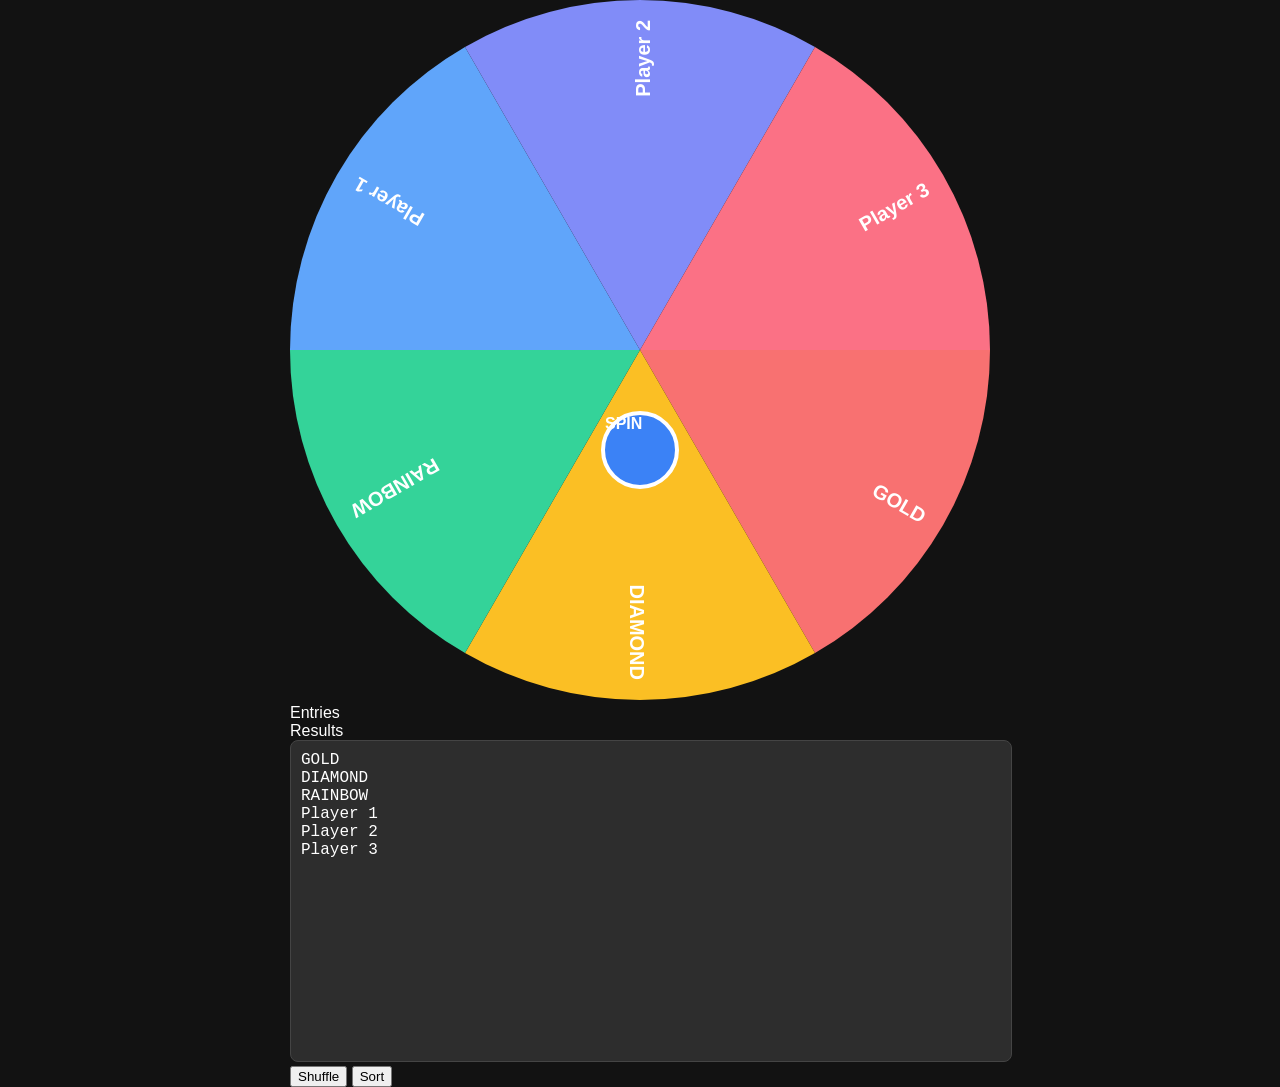
==== commit bf8f3eaf: "Update index.html" ====
--- a/index.html
+++ b/index.html
@@ -3,34 +3,46 @@
 <head>
     <meta charset="UTF-8">
     <meta name="viewport" content="width=device-width, initial-scale=1.0">
-    <title>Wheel of Names Clone</title>
+    <title>Wheel of Names</title>
     <link rel="stylesheet" href="style.css">
+    <link href="https://fonts.googleapis.com/css2?family=Roboto:wght@400;700&display=swap" rel="stylesheet">
 </head>
 <body>
-    <div class="main-wrapper">
-        <div class="wheel-area">
-            <div class="arrow"></div>
-            <canvas id="wheelCanvas" width="500" height="500"></canvas>
-            <button id="spinBtn">SPIN</button>
+    <div class="app-container">
+        <div class="main-content">
+            <div class="wheel-wrapper">
+                <canvas id="wheelCanvas" width="700" height="700"></canvas>
+                <div class="wheel-pointer"></div>
+                <div class="center-circle" id="spinBtn">
+                    <span>SPIN</span>
+                </div>
+            </div>
         </div>
         
-        <div class="sidebar">
-            <h2>Names List</h2>
+        <div class="side-panel">
+            <div class="tabs">
+                <div class="tab active">Entries</div>
+                <div class="tab">Results</div>
+            </div>
             <textarea id="nameInput" spellcheck="false">GOLD
 DIAMOND
 RAINBOW
 Player 1
 Player 2
 Player 3</textarea>
-            <p class="hint">One name per line</p>
+            <div class="panel-footer">
+                <button id="shuffleBtn">Shuffle</button>
+                <button id="sortBtn">Sort</button>
+            </div>
         </div>
     </div>
 
     <div id="winModal" class="modal">
         <div class="modal-box">
-            <h2>Winner!</h2>
+            <div class="confetti"></div>
+            <h2>We have a winner!</h2>
             <div id="winnerDisplay"></div>
-            <button onclick="document.getElementById('winModal').style.display='none'">Close</button>
+            <button class="close-btn" onclick="document.getElementById('winModal').style.display='none'">Close</button>
         </div>
     </div>
 
--- a/style.css
+++ b/style.css
@@ -0,0 +1,79 @@
+body {
+    margin: 0;
+    background: #121212;
+    color: white;
+    font-family: 'Segoe UI', sans-serif;
+    display: flex;
+    justify-content: center;
+    align-items: center;
+    min-height: 100vh;
+}
+.main-wrapper {
+    display: flex;
+    background: #1e1e1e;
+    padding: 40px;
+    border-radius: 20px;
+    box-shadow: 0 20px 50px rgba(0,0,0,0.5);
+}
+.wheel-area {
+    position: relative;
+    margin-right: 50px;
+}
+#wheelCanvas {
+    max-width: 100%;
+}
+#spinBtn {
+    position: absolute;
+    top: 50%;
+    left: 50%;
+    transform: translate(-50%, -50%);
+    width: 70px;
+    height: 70px;
+    border-radius: 50%;
+    border: 4px solid #fff;
+    background: #3b82f6;
+    color: white;
+    font-weight: bold;
+    cursor: pointer;
+    z-index: 10;
+}
+.arrow {
+    position: absolute;
+    right: -10px;
+    top: 50%;
+    transform: translateY(-50%);
+    width: 0; height: 0;
+    border-top: 20px solid transparent;
+    border-bottom: 20px solid transparent;
+    border-left: 30px solid #ef4444;
+    z-index: 5;
+}
+.sidebar { width: 250px; }
+textarea {
+    width: 100%;
+    height: 300px;
+    background: #2d2d2d;
+    color: #fff;
+    border: 1px solid #444;
+    padding: 10px;
+    border-radius: 8px;
+    font-size: 16px;
+    resize: none;
+}
+.modal {
+    display: none;
+    position: fixed;
+    inset: 0;
+    background: rgba(0,0,0,0.8);
+    justify-content: center;
+    align-items: center;
+    z-index: 100;
+}
+.modal-box {
+    background: white;
+    color: black;
+    padding: 40px;
+    border-radius: 15px;
+    text-align: center;
+}
+#winnerDisplay { font-size: 30px; font-weight: bold; margin: 20px 0; color: #3b82f6; }
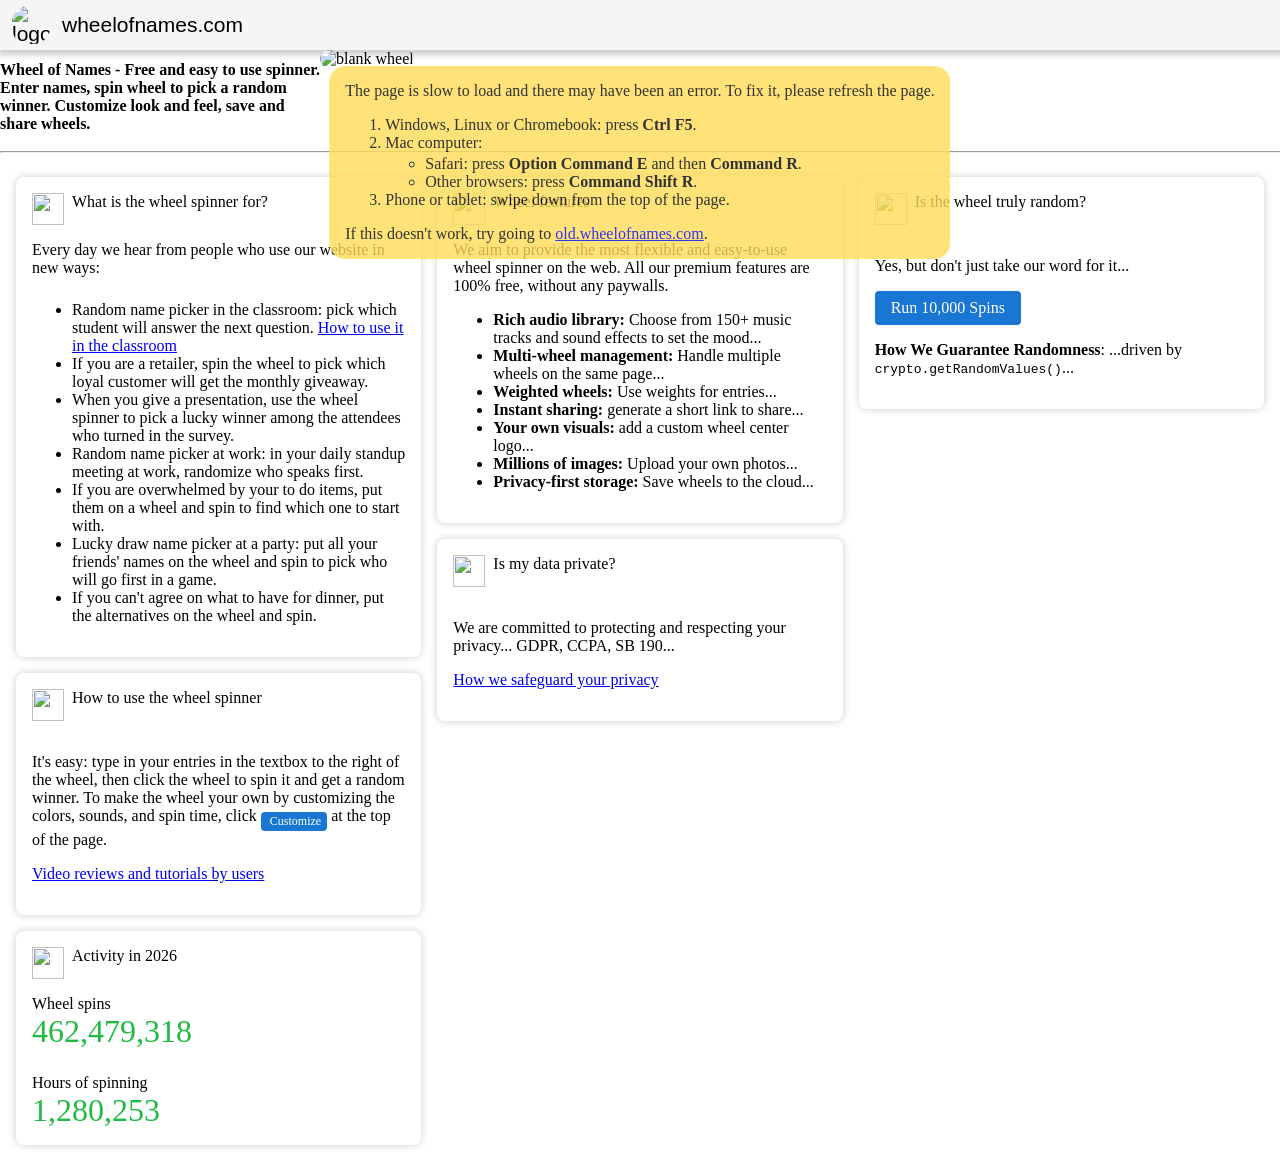
==== commit f31143b5: "Update index.html" ====
--- a/index.html
+++ b/index.html
@@ -1,51 +1,356 @@
 <!DOCTYPE html>
-<html lang="en">
+<html>
 <head>
-    <meta charset="UTF-8">
-    <meta name="viewport" content="width=device-width, initial-scale=1.0">
     <title>Wheel of Names</title>
-    <link rel="stylesheet" href="style.css">
-    <link href="https://fonts.googleapis.com/css2?family=Roboto:wght@400;700&display=swap" rel="stylesheet">
+    <meta charset="utf-8">
+    <meta name="description" content="Free and easy to use spinner. Used by teachers and for raffles. Enter names, spin wheel to pick a random winner. Customize look and feel, save and share wheels.">
+    <meta name="format-detection" content="telephone=no">
+    <meta name="msapplication-tap-highlight" content="no">
+    <meta name="theme-color" content="#3369e8">
+    <meta name="wot-verification" content="95cd5db0576bcf925e08">
+    <meta property="og:url" content="https://wheelofnames.com">
+    <meta property="og:type" content="website">
+    <meta property="og:title" content="Wheel of Names">
+    <meta property="og:description" content="Enter names, spin wheel to pick a random winner. Customize look and feel, save and share wheels.">
+    <meta property="og:image" content="https://wheelofnames.com/images/open-graph-image.png">
+    <meta property="og:image:width" content="1163">
+    <meta property="og:image:height" content="1163">
+    <meta property="fb:app_id" content="1438567632972557">
+    <meta name="viewport" content="initial-scale=1,maximum-scale=5,minimum-scale=1,width=device-width">
+
+    <link rel="icon" type="image/png" sizes="128x128" href="/icons/favicon-128x128.png">
+    <link rel="icon" type="image/png" sizes="96x96" href="/icons/favicon-96x96.png">
+    <link rel="icon" type="image/png" sizes="32x32" href="/icons/favicon-32x32.png">
+    <link rel="icon" type="image/png" sizes="16x16" href="/icons/favicon-16x16.png">
+    <link rel="icon" type="image/ico" href="/favicon.ico">
+
+    <link rel="preload" as="style" onload="this.onload=null;this.rel='stylesheet'" href="https://fonts.googleapis.com/css?family=Quicksand">
+
+    <script async src="https://www.googletagmanager.com/gtag/js?id=G-XV614N2RLR"></script>
+    <script>
+        window.dataLayer = window.dataLayer || [];
+        function gtag() {
+            dataLayer.push(arguments);
+        }
+        gtag('js', new Date());
+        gtag('config', 'G-XV614N2RLR');
+    </script>
+    <script>
+        // If Internet Explorer, redirect to old website.
+        if (window.document.documentMode) {
+            window.location.href = 'https://old.wheelofnames.com';
+        }
+    </script>
+
+    <style>
+        button:not(.q-btn) {
+            background: none;
+            color: inherit;
+            border: none;
+            padding: 0;
+            font: inherit;
+            cursor: pointer;
+            outline: inherit;
+        }
+
+        button:not(.q-btn):focus-visible {
+            outline: revert
+        }
+
+        body {
+            margin: 0
+        }
+
+        :root {
+            font-display: swap
+        }
+
+        .w-full {
+            width: 100%
+        }
+
+        .h-auto {
+            height: auto
+        }
+
+        .rad {
+            border-radius: 16px
+        }
+
+        .rad-sm {
+            border-radius: 8px
+        }
+
+        .pad {
+            padding: 16px
+        }
+
+        .pad-sm {
+            padding: 8px
+        }
+
+        .shadow {
+            box-shadow: 0 0 8px #0003
+        }
+
+        .flex-0 {
+            flex: 0 1
+        }
+
+        .flex-1 {
+            flex: 1 1 0
+        }
+
+        .flex {
+            display: flex
+        }
+
+        .f-col {
+            flex-direction: column
+        }
+
+        .justify-center {
+            justify-content: center
+        }
+
+        .align-center {
+            align-items: center
+        }
+
+        .gap-sm {
+            gap: 8px
+        }
+
+        .gap {
+            gap: 16px
+        }
+
+        .gap-lg {
+            gap: 24px
+        }
+
+        .gap-xl {
+            gap: 32px
+        }
+
+        pre,
+        kbd {
+            background-color: rgb(0 0 0 / .1)
+        }
+
+        pre>code {
+            display: block;
+            margin-top: -3em;
+            margin-bottom: -4em;
+        }
+
+        #preload-static-content {
+            overflow-x: hidden
+        }
+
+        .preload-toolbar {
+            position: relative;
+            padding: 0 12px;
+            min-height: 50px;
+            width: 100%;
+            display: flex;
+            align-items: center;
+            gap: 12px;
+            background: #f5f5f5;
+            color: #000;
+            font-family: Roboto, -apple-system, Helvetica Neue, Helvetica, Arial, sans-serif;
+            font-size: 21px;
+            box-shadow: 0px 3px 6px 2px rgb(0 0 0 / .2);
+        }
+
+        .preload-col-3,
+        .preload-col-6 {
+            width: 100%
+        }
+
+        @media (min-width: 600px) {
+            .preload-col-3 {
+                width: 25%
+            }
+            .preload-col-6 {
+                width: 50%
+            }
+        }
+
+        .fade-in-text {
+            width: max-content;
+            max-width: 100%;
+            position: absolute;
+            top: 1em;
+            left: 50%;
+            transform: translate(-50%, 0);
+            background-color: #ffdd57;
+            color: #000;
+            animation: 2s 8s both fadein;
+        }
+
+        @keyframes fadein {
+            0% {
+                opacity: 0
+            }
+            100% {
+                opacity: .8
+            }
+        }
+
+        @media (prefers-color-scheme: dark) {
+            #preload-static-content {
+                background-color: #121212;
+                color: #fff;
+            }
+            #preload-wheel {
+                filter: invert(.925)
+            }
+        }
+    </style>
+
+    <script type="module" crossorigin src="/assets/index-v409.js"></script>
+    <link rel="modulepreload" crossorigin href="/assets/wrappers-v409.js">
+    <link rel="modulepreload" crossorigin href="/assets/en-US-v409.js">
+    <link rel="modulepreload" crossorigin href="/assets/vue.runtime.esm-bundler-v409.js">
+    <link rel="modulepreload" crossorigin href="/assets/nodes-v409.js">
+    <link rel="stylesheet" crossorigin href="/assets/index-DHHW_MCn.css">
 </head>
+
 <body>
-    <div class="app-container">
-        <div class="main-content">
-            <div class="wheel-wrapper">
-                <canvas id="wheelCanvas" width="700" height="700"></canvas>
-                <div class="wheel-pointer"></div>
-                <div class="center-circle" id="spinBtn">
-                    <span>SPIN</span>
-                </div>
-            </div>
+    <div id="q-app"></div>
+
+    <div id="preload-static-content">
+        <div class="preload-toolbar">
+            <img src="/images/logo-dark-background-38.png" alt="logo" width="38" height="38" class="rad">
+            <div>wheelofnames.com</div>
         </div>
-        
-        <div class="side-panel">
-            <div class="tabs">
-                <div class="tab active">Entries</div>
-                <div class="tab">Results</div>
-            </div>
-            <textarea id="nameInput" spellcheck="false">GOLD
-DIAMOND
-RAINBOW
-Player 1
-Player 2
-Player 3</textarea>
-            <div class="panel-footer">
-                <button id="shuffleBtn">Shuffle</button>
-                <button id="sortBtn">Sort</button>
+
+        <div style="display: flex; flex-wrap: wrap">
+            <div class="preload-col-3">
+                <h1 style="font-size: 1em; line-height: normal">
+                    Wheel of Names - Free and easy to use spinner. Enter names, spin wheel to pick a random winner. Customize look and feel, save and share wheels.
+                </h1>
+            </div>
+
+            <div class="preload-col-6" style="position: relative">
+                <img src="/images/gray-wheel.jpeg" alt="blank wheel" width="700" height="700" class="w-full h-auto rad" id="preload-wheel">
+                <div class="fade-in-text pad rad">
+                    The page is slow to load and there may have been an error. To fix it, please refresh the page.
+                    <ol>
+                        <li>Windows, Linux or Chromebook: press <strong>Ctrl F5</strong>.</li>
+                        <li>Mac computer:
+                            <ul style="margin-top: .2em">
+                                <li>Safari: press <strong>Option Command E</strong> and then <strong>Command R</strong>.</li>
+                                <li>Other browsers: press <strong>Command Shift R</strong>.</li>
+                            </ul>
+                        </li>
+                        <li>Phone or tablet: swipe down from the top of the page.</li>
+                    </ol>
+                    If this doesn't work, try going to <a href="https://old.wheelofnames.com">old.wheelofnames.com</a>.
+                </div>
+            </div>
+            <div class="preload-col-3"></div>
+        </div>
+
+        <hr class="w-full">
+
+        <div class="pad flex gap">
+            <div class="flex f-col gap flex-1">
+                <div class="pad rad-sm shadow flex f-col gap">
+                    <div class="flex gap-sm">
+                        <img src="/icons/favicon-32x32.png" alt="" width="32" height="32" loading="lazy">
+                        <span class="text-h5">What is the wheel spinner for?</span>
+                    </div>
+                    <div class="flex f-col gap-sm">
+                        <span>Every day we hear from people who use our website in new ways:</span>
+                        <ul>
+                            <li>Random name picker in the classroom: pick which student will answer the next question. <a href="/how-to-use-in-the-classroom">How to use it in the classroom</a></li>
+                            <li>If you are a retailer, spin the wheel to pick which loyal customer will get the monthly giveaway.</li>
+                            <li>When you give a presentation, use the wheel spinner to pick a lucky winner among the attendees who turned in the survey.</li>
+                            <li>Random name picker at work: in your daily standup meeting at work, randomize who speaks first.</li>
+                            <li>If you are overwhelmed by your to do items, put them on a wheel and spin to find which one to start with.</li>
+                            <li>Lucky draw name picker at a party: put all your friends' names on the wheel and spin to pick who will go first in a game.</li>
+                            <li>If you can't agree on what to have for dinner, put the alternatives on the wheel and spin.</li>
+                        </ul>
+                    </div>
+                </div>
+
+                <div class="pad rad-sm shadow flex f-col gap">
+                    <div class="flex gap-sm">
+                        <img src="/icons/favicon-32x32.png" alt="" width="32" height="32" loading="lazy">
+                        <span class="text-h5">How to use the wheel spinner</span>
+                    </div>
+                    <div>
+                        <p>It's easy: type in your entries in the textbox to the right of the wheel, then click the wheel to spin it and get a random winner. To make the wheel your own by customizing the colors, sounds, and spin time, click <span style="background: #1976d2; color: #fff; padding: 2px 6px; border-radius: 4px; font-size: 12px; display: inline-flex; align-items: center;"><i class="fas fa-palette"></i>&nbsp;Customize</span> at the top of the page.</p>
+                        <p><a href="/user-reviews-and-tutorials">Video reviews and tutorials by users</a></p>
+                    </div>
+                </div>
+
+                <div class="pad rad-sm shadow flex f-col gap">
+                    <div class="flex gap-sm">
+                        <img src="/icons/favicon-32x32.png" alt="" width="32" height="32" loading="lazy">
+                        <span class="text-h5">Activity in 2026</span>
+                    </div>
+                    <div>
+                        <div style="margin-bottom: 24px;">
+                            <div>Wheel spins</div>
+                            <div style="font-size: 32px; color: #21ba45;">462,479,318</div>
+                        </div>
+                        <div>
+                            <div>Hours of spinning</div>
+                            <div style="font-size: 32px; color: #21ba45;">1,280,253</div>
+                        </div>
+                    </div>
+                </div>
+            </div>
+
+            <div class="flex f-col gap flex-1">
+                <div class="pad rad-sm shadow flex f-col gap">
+                    <div class="flex gap-sm">
+                        <img src="/icons/favicon-32x32.png" alt="" width="32" height="32" loading="lazy">
+                        <span class="text-h5">Wheel features</span>
+                    </div>
+                    <div>
+                        We aim to provide the most flexible and easy-to-use wheel spinner on the web. All our premium features are 100% free, without any paywalls.
+                        <ul>
+                            <li><b>Rich audio library:</b> Choose from 150+ music tracks and sound effects to set the mood...</li>
+                            <li><b>Multi-wheel management:</b> Handle multiple wheels on the same page...</li>
+                            <li><b>Weighted wheels:</b> Use weights for entries...</li>
+                            <li><b>Instant sharing:</b> generate a short link to share...</li>
+                            <li><b>Your own visuals:</b> add a custom wheel center logo...</li>
+                            <li><b>Millions of images:</b> Upload your own photos...</li>
+                            <li><b>Privacy-first storage:</b> Save wheels to the cloud...</li>
+                        </ul>
+                    </div>
+                </div>
+
+                <div class="pad rad-sm shadow flex f-col gap">
+                    <div class="flex gap-sm">
+                        <img src="/icons/favicon-32x32.png" alt="" width="32" height="32" loading="lazy">
+                        <span class="text-h5">Is my data private?</span>
+                    </div>
+                    <div>
+                        <p>We are committed to protecting and respecting your privacy... GDPR, CCPA, SB 190...</p>
+                        <p><a href="/privacy-policy">How we safeguard your privacy</a></p>
+                    </div>
+                </div>
+            </div>
+
+            <div class="flex f-col gap flex-1">
+                <div class="pad rad-sm shadow flex f-col gap">
+                    <div class="flex gap-sm">
+                        <img src="/icons/favicon-32x32.png" alt="" width="32" height="32" loading="lazy">
+                        <span class="text-h5">Is the wheel truly random?</span>
+                    </div>
+                    <div>
+                        <p>Yes, but don't just take our word for it...</p>
+                        <a href="/randomness-audit" style="display: inline-block; background-color: #1976d2; color: #fff; padding: 8px 16px; border-radius: 4px; text-decoration: none; font-weight: 500;">Run 10,000 Spins</a>
+                        <p><b>How We Guarantee Randomness</b>: ...driven by <code>crypto.getRandomValues()</code>...</p>
+                    </div>
+                </div>
             </div>
         </div>
     </div>
-
-    <div id="winModal" class="modal">
-        <div class="modal-box">
-            <div class="confetti"></div>
-            <h2>We have a winner!</h2>
-            <div id="winnerDisplay"></div>
-            <button class="close-btn" onclick="document.getElementById('winModal').style.display='none'">Close</button>
-        </div>
-    </div>
-
-    <script src="script.js"></script>
 </body>
 </html>
